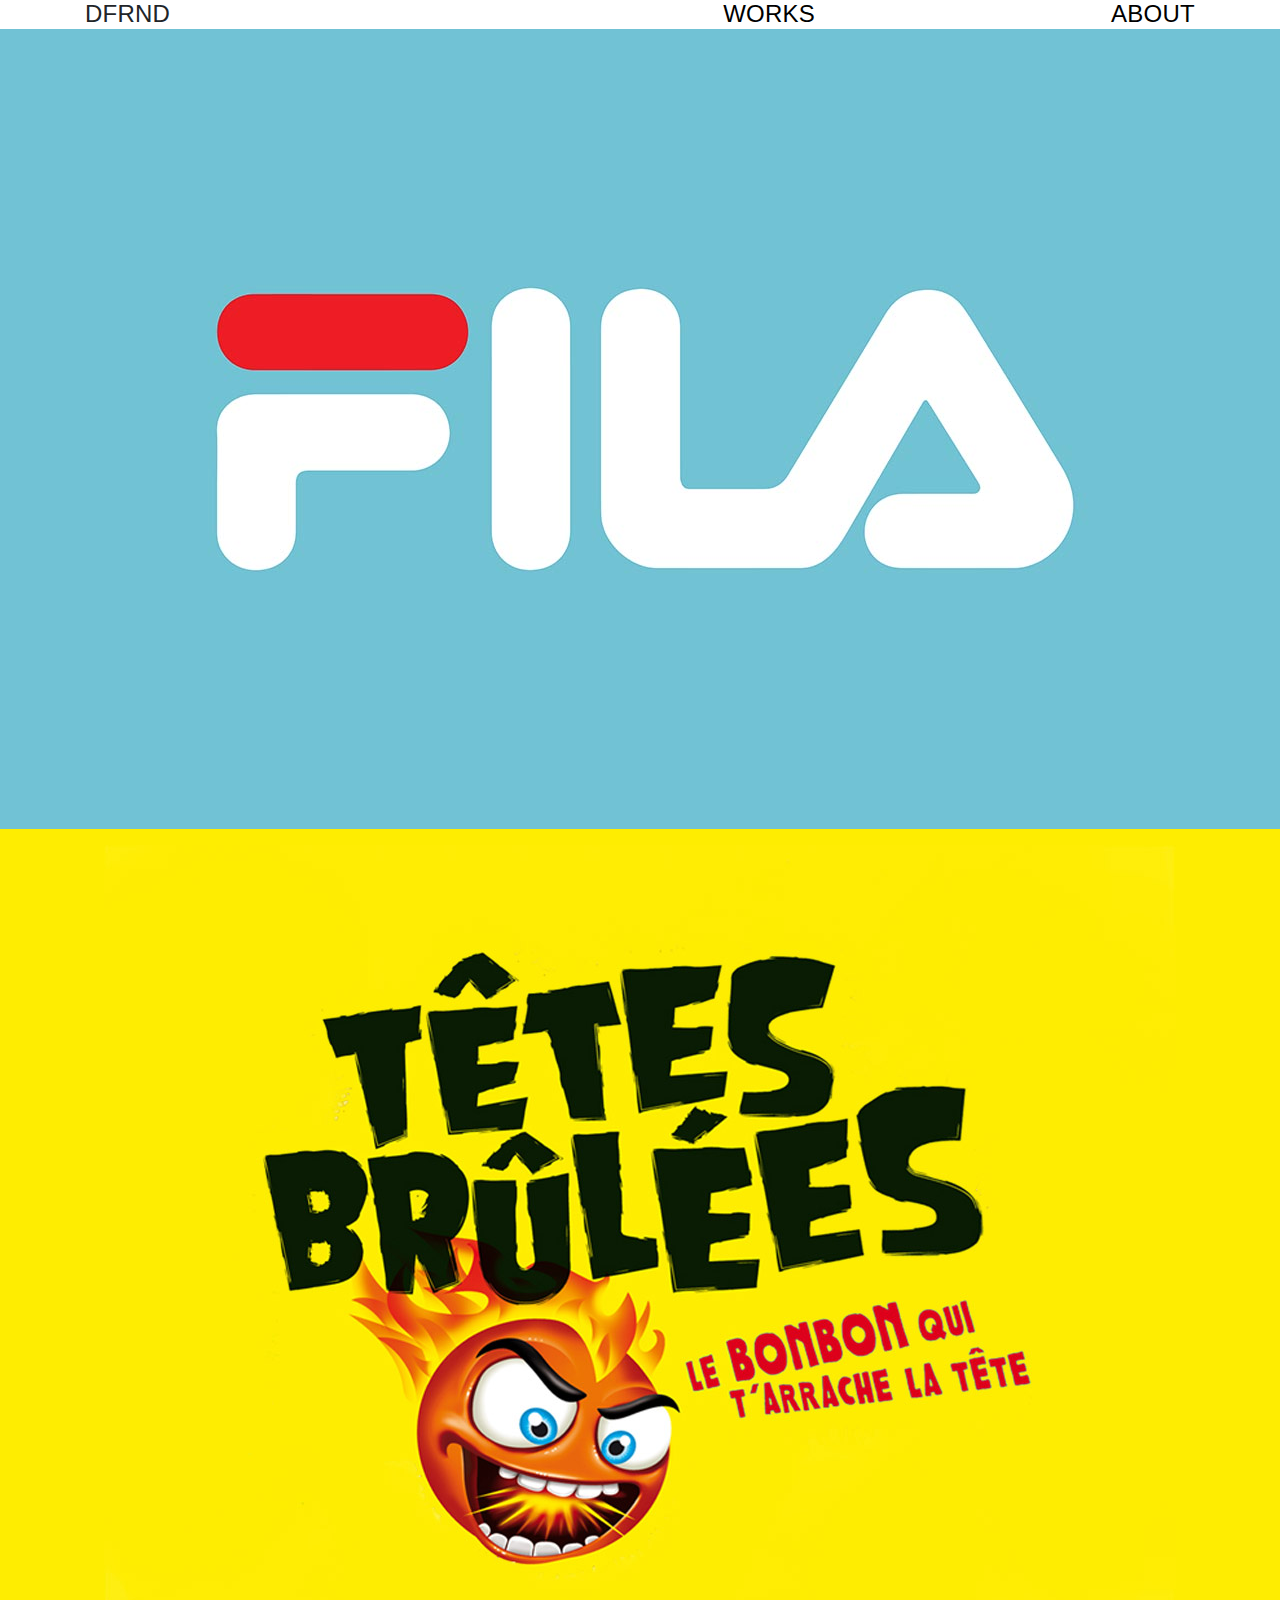
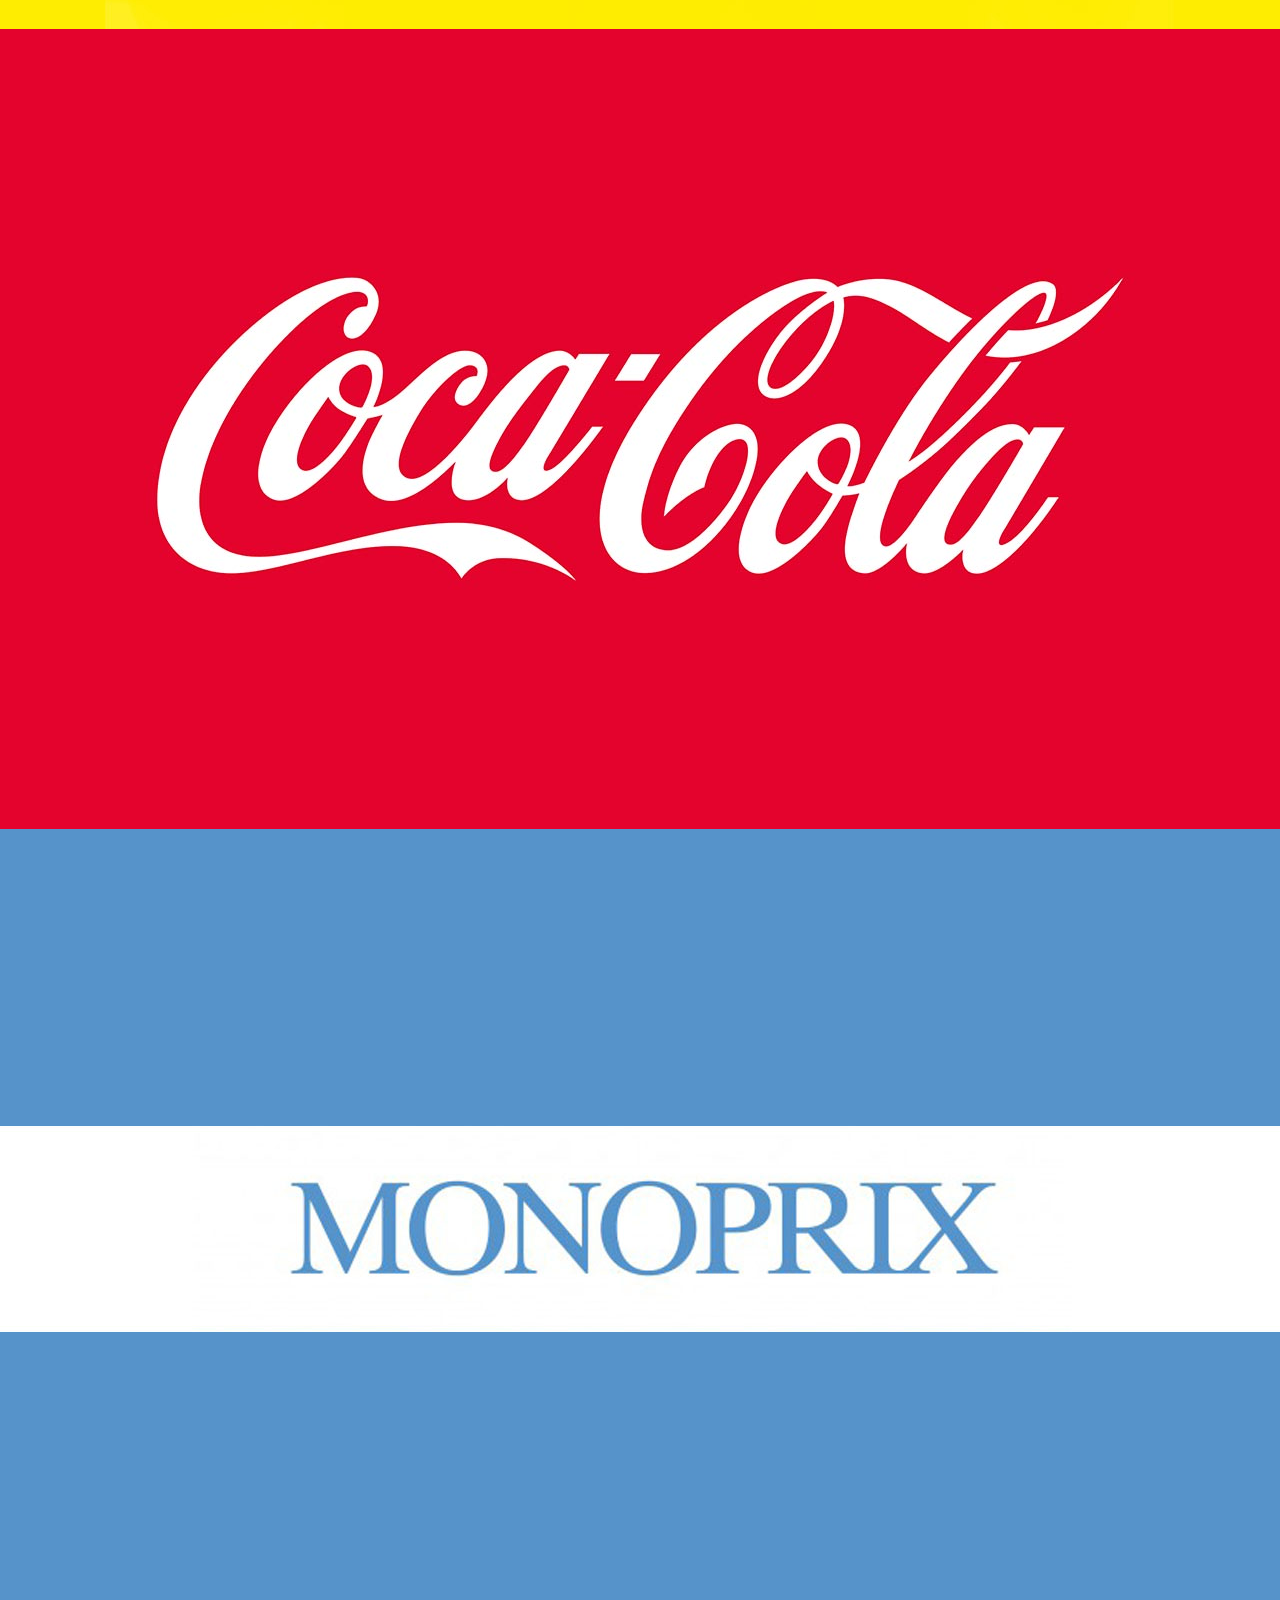
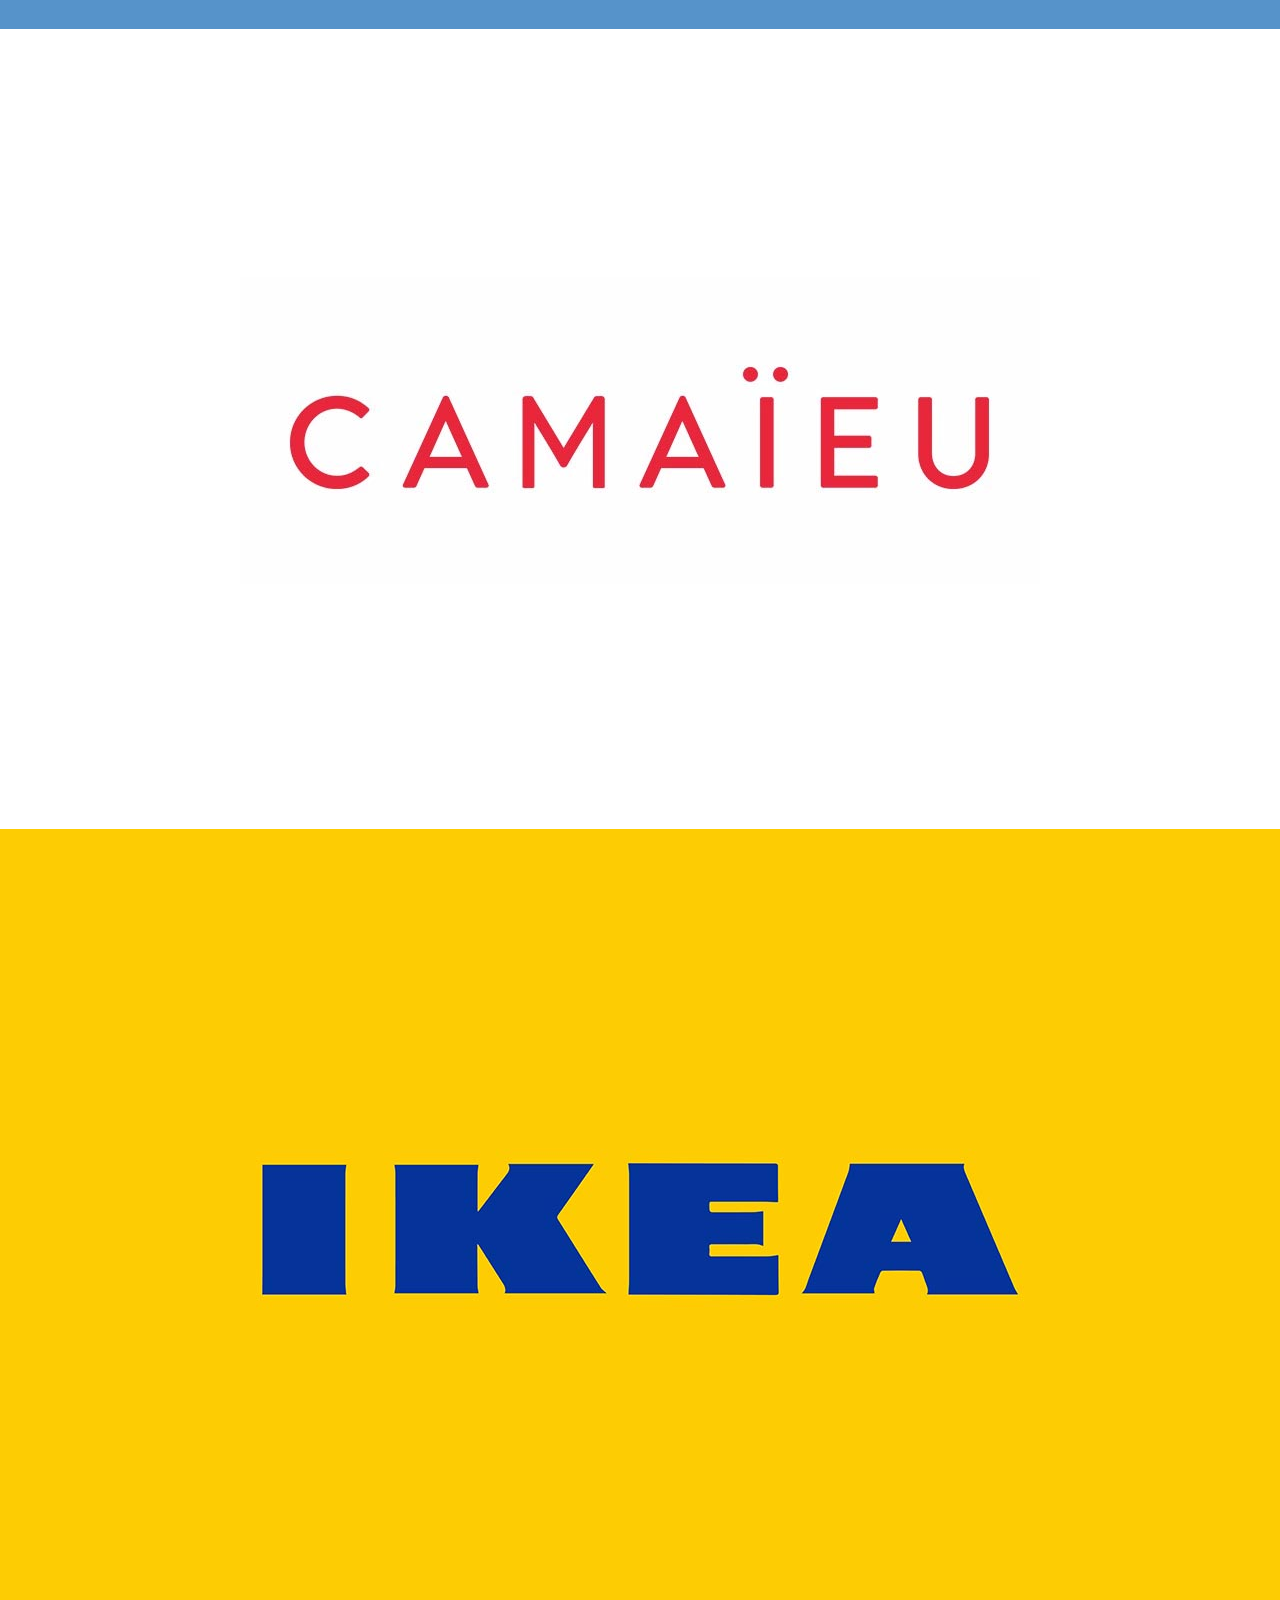
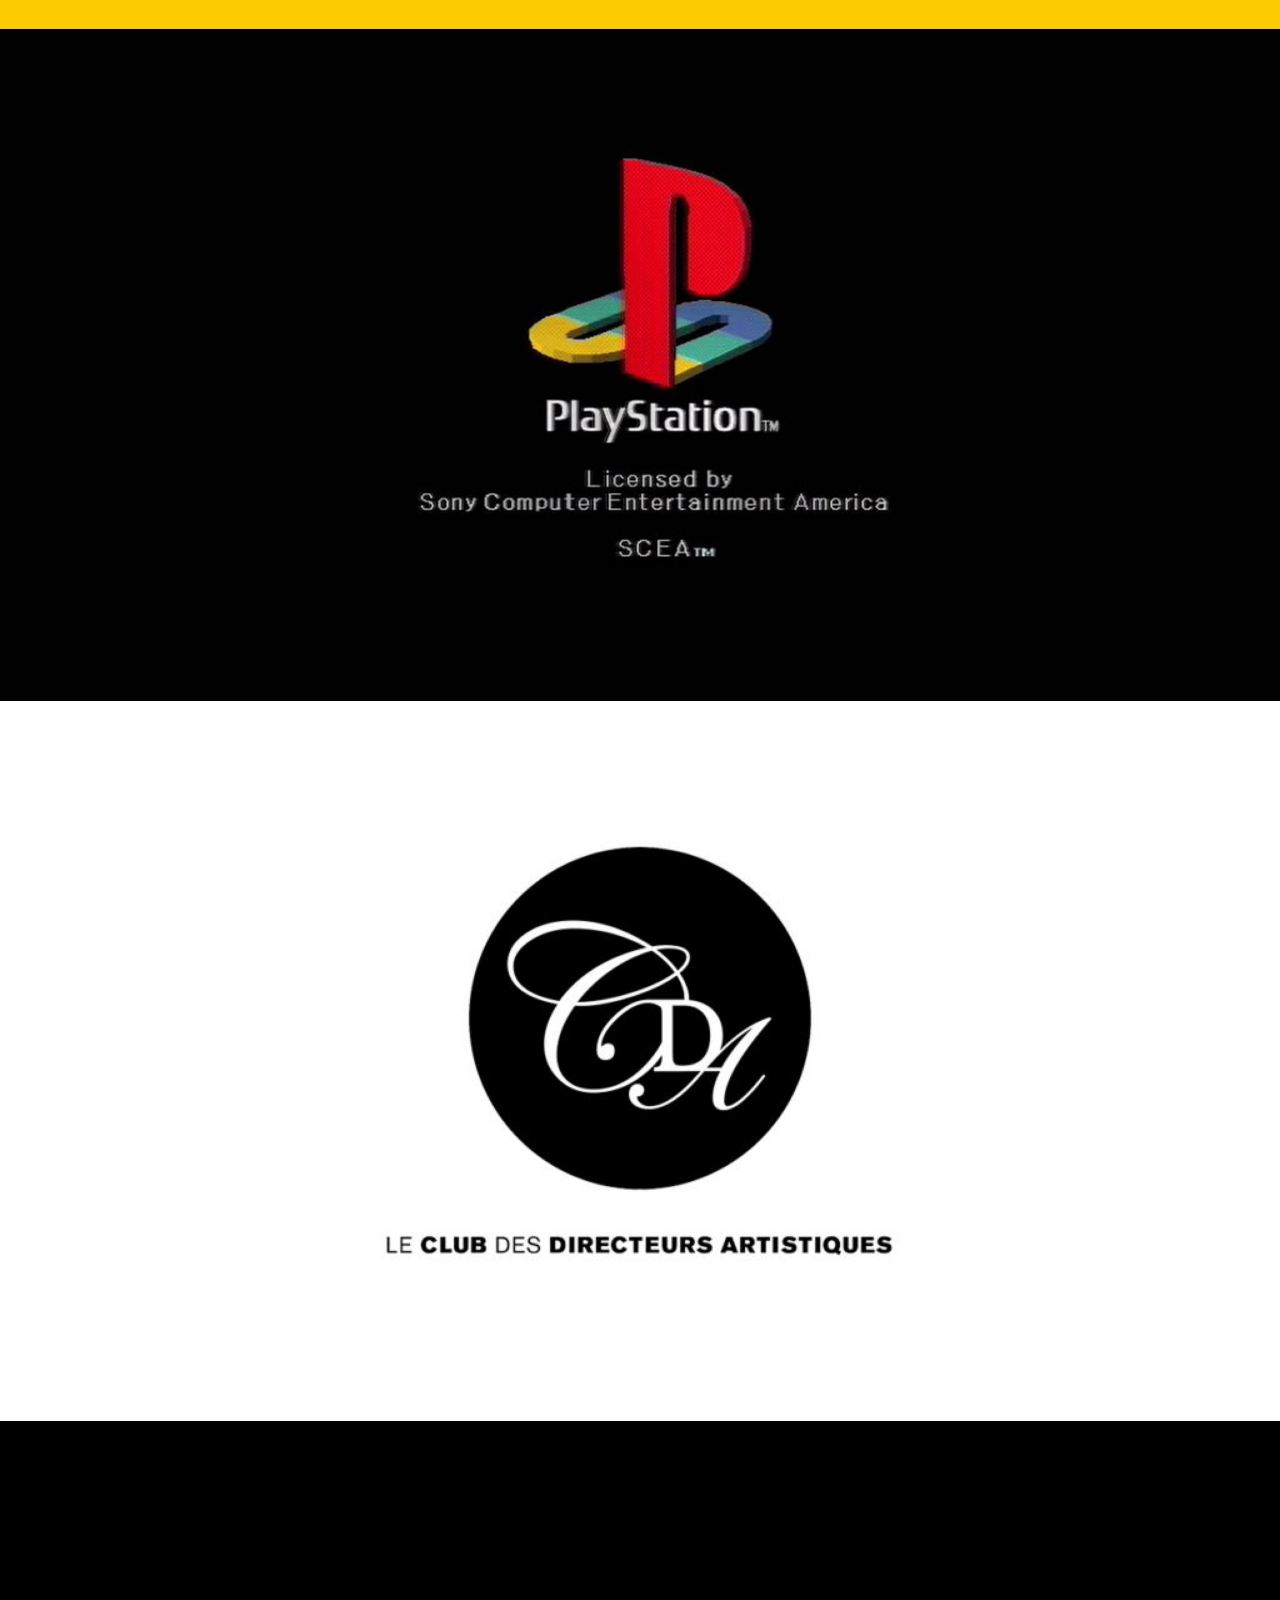
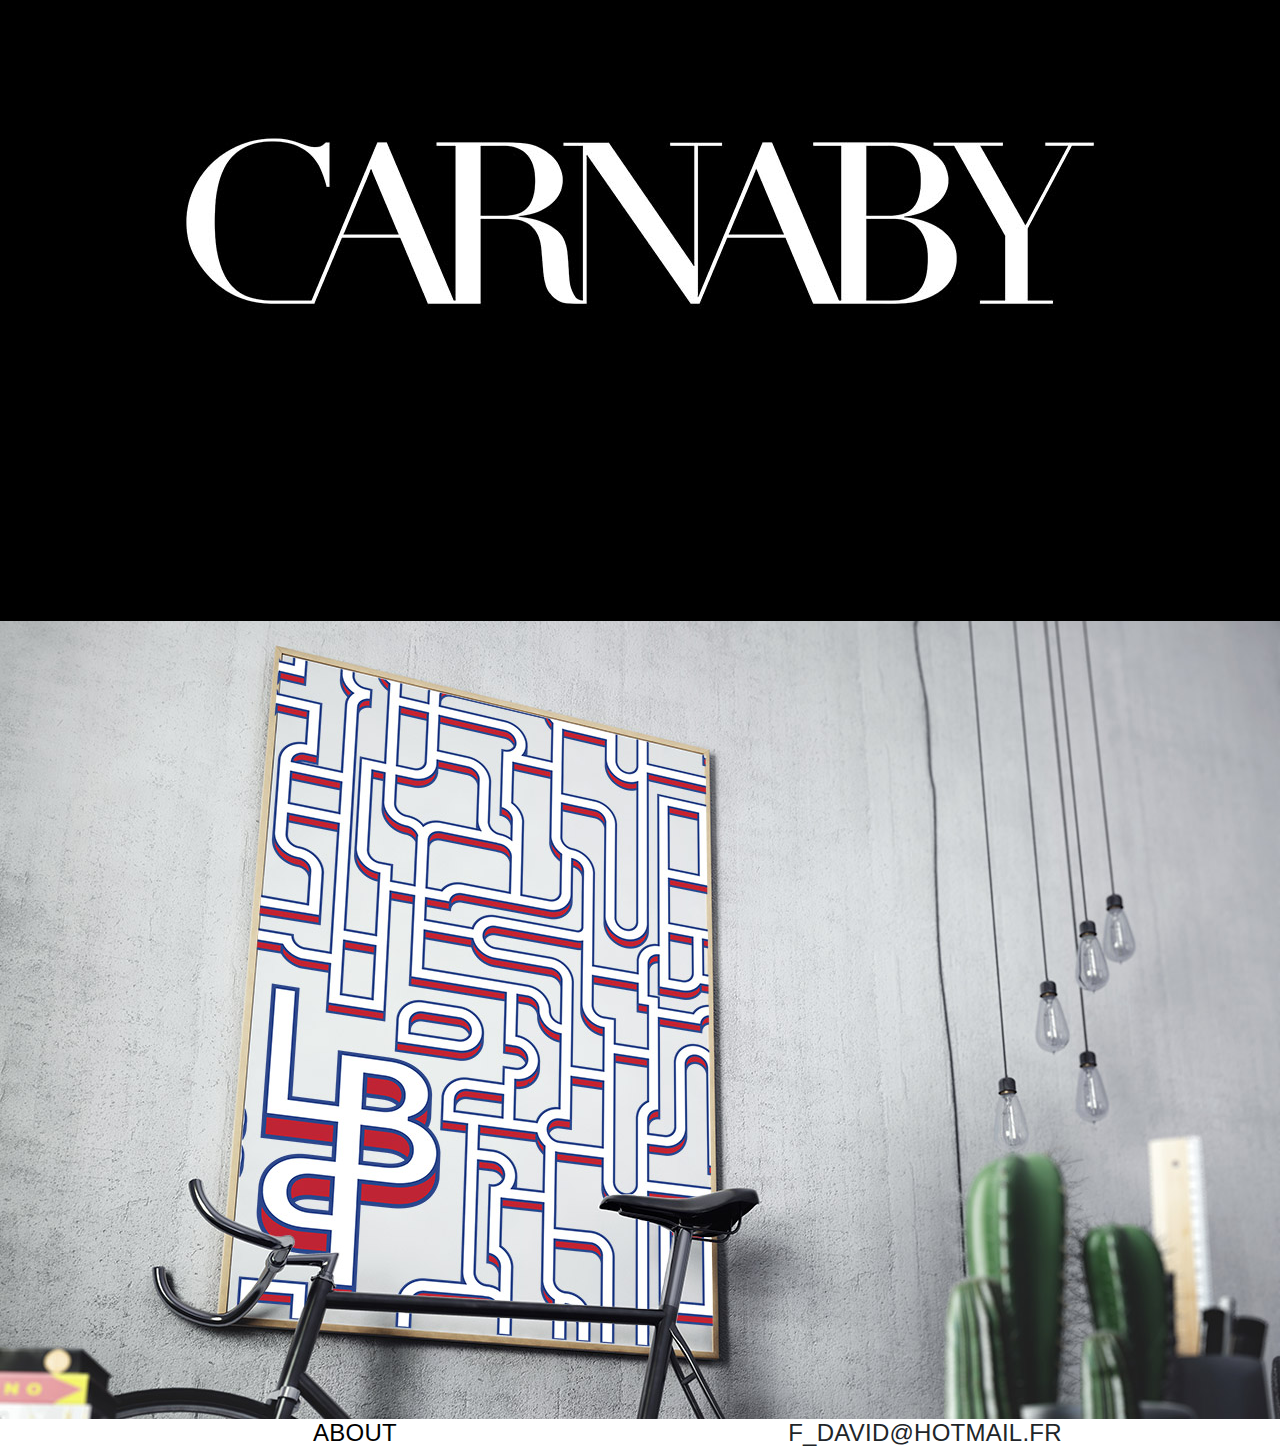
==== index.html @ 71041370 "importation de mon book2019" ====
<!DOCTYPE html>
<html>
  <head>
    <meta charset="utf-8">
    <title>DFRND</title>

<meta name="viewport" content="initial-scale=1, maximum-scale=1">

    <link rel="stylesheet" href="styles/reset.css">
    <link rel="stylesheet" href="bootstrap/bootstrap.min.css">
    <link rel="stylesheet" href="styles/typo.css">
    <link rel="stylesheet" href="styles/main.css">
  </head>

<body>

    <header>
      <div class="container">
          <div class="row">
              <div class="col-md-4 col-xl-4">
                    <h1 class="">DFRND</h1>
              </div>
              <div class="col-md-4 text-right">
                    <a  href="index.html">WORKS</a>
              </div>
              <div class="col-md-4 text-right">
                    <a href="index2.html">ABOUT</a>
              </div>
          </div>
      </div>
  </header>

  <section id="comp">

      <div class="container-fluid ">
        <div class="fila">
          <a href="index3.html">  <img src="images/800x800/lienbookweb_fila.jpg" alt="Avatar" class="image" style="width:100%;"> </a>
          <a href="index3.html">   <div class="middle">
            <div class="text">
              <h2>Conception & DA </h2>
            </div>
          </div></a>
        </div>
      </div>

      <div class="container-fluid">
        <a href="index11.html">  <img src="images/800x800/190304_tetebruler.jpg" alt="Avatar" class="image" style="width:100%"> </a>
        <a href="index11.html">   <div class="middle">
          <div class="text"><h2>Conception & DA</h2></div>
        </div> </a>
      </div>

      <div class="container-fluid">
        <a href="index4.html">  <img src="images/800x800/lienbookweb_coca.jpg" alt="Avatar" class="image" style="width:100%"> </a>
        <a href="index4.html">  <div class="middle">
          <div class="text"><h2>Valentin's poster</h2></div>
        </div></a>
      </div>

      <div class="container-fluid">
        <a href="index12.html">  <img src="images/800x800/monop_web.jpg" alt="Avatar" class="image" style="width:100%"> </a>
        <a href="index12.html">  <div class="middle">
          <div class="text"><h2>Wordplay's fever</h2></div>
        </div></a>
      </div>

    <div class="container-fluid">
      <a href="index5.html">  <img src="images/800x800/lienbookweb_camaieu.jpg" alt="Avatar" class="image" style="width:100%"> </a>
      <a href="index5.html">  <div class="middle">
        <div class="text"><h2>Signature de Marque</h2></div>
      </div> </a>
    </div>

    <div class="container-fluid">
      <a href="index6.html">  <img src="images/800x800/ikea.jpg" alt="Avatar" class="image" style="width:100%"> </a>
      <a href="index6.html">   <div class="middle">
        <div class="text"><h2>Communication digitale</h2></div>
      </div> </a>
    </div>

    <div class="container-fluid">
      <a href="index7.html">  <img src="images/800x800/ecranacceuil.jpeg" alt="Avatar" class="image" style="width:100%"> </a>
      <a href="index7.html">  <div class="middle">
        <div class="text"><h2> Univers de marque </h2></div>
      </div> </a>
    </div>

    <div class="container-fluid">
      <a href="index8.html">  <img src="images/800x800/cda.jpg" alt="Avatar" class="image" style="width:100%"> </a>
      <a href="index8.html">  <div class="middle">
        <div class="text"><h2>Conception & DA </h2></div>
      </div> </a>
    </div>

    <div class="container-fluid">
      <a href="index9.html">  <img src="images/800x800/lienbookweb_carnaby.jpg" alt="Avatar" class="image" style="width:100%"> </a>
      <a href="index9.html">  <div class="middle">
        <div class="text"><h2>Refonte logo <br> Déclinaison</h2></div>
      </div> </a>
    </div>

    <div class="container-fluid">
      <a href="index10.html">  <img src="images/800x800/lbp_lienbookweb.jpg" alt="Avatar" class="image" style="width:100%"> </a>
      <a href="index10.html">  <div class="middle">
        <div class="text"><h2>Lancement identité</h2></div>
      </div> </a>
    </div>

    <div class="container footer">
        <div class="row">
            <div class="col-md-6 ">
                  <a href="index2.html">ABOUT</a>
            </div>
            <div class="col-md-6 ">
                  <h1> F_DAVID@HOTMAIL.FR </h1>
            </div>
        </div>
    </div>

</section>

<script src="scripts/jquery-3.2.1.min.js"></script>
<script src="scripts/jquery.lettering-0.6.1.min.js"></script>
<script>
$(document).ready(function() {
  $(".fancy_title").lettering();
});
</script>



  </body>
</html>
---- styles/typo.css ----
h1{
  font-weight: 400;
  font-size: 1.5rem;
  margin: 0;
  padding: 0;
  line-height: 1.2;
  letter-spacing: 0.01em;
}

a{
  font-weight: 400;
  font-size: 1.5rem;
  margin: 0;
  padding: 0;
  line-height: 1.2;
  letter-spacing: 0.01em;
  color: #000000;
  padding-left: 0px;
}
a:hover{
  text-decoration: line-through;
  color: black;
}

.text h2{
  font-size: 50px;
  font-weight: bold;
}
h3{
  font-weight: lighter;
}
---- styles/main.css ----
body {
  background-color: white;
    margin: 0;
}
header {
  background-color: white;
}


#bio {

  display: flex;
  align-items: center;
  margin-top: 35px;
  margin-bottom: 25px;
  text-align: justify;
  word-spacing: 2px;
  line-height: 30px;
}

.bio-content-block {
  max-width: 960px;
  margin: 30px auto;
  columns: 2;
}

/*carnaby*/
.carnaby{
  background-color: black;
}

#comp {
  background-color: #fff;
}

#comp h2 {
  text-align: left;

  margin-left: 18px;
  margin-left: 25px;
}
#comp h3 {
  text-align: left;
  margin-top: 16px;
  margin-left: 18px;
  margin-left: 25px;
  color: white;
}

#comp p {
  margin-left: 25px;
  margin-top: 10px;
  font-size: 20px;
  margin-right: 100px;
  margin-bottom: 0;
  padding-bottom: 30px;
  text-align: justify;
}

.fila{
  padding-left: 0;
  padding-right: 0;
}

/* appliqué sur les divs de la page d'acceuil */
.container-fluid {
  position: relative;
  padding-left: 0;
  padding-right: 0;
}

  /* effets quand on passe sur l'image */
.middle {
  transition: .5s ease;
  opacity: 0;
  position: absolute;
  top: 50%;
  left: 50%;
  transform: translate(-50%, -50%);
  -ms-transform: translate(-50%, -50%);
  text-align: center;
}

.container-fluid:hover .image {
  opacity: 0.3;
}

.container-fluid:hover .middle {
  opacity: 1;
}

.text {
  color: black;
  font-size: 16px;
  padding: 16px 32px;
}
/*fin des effets*/

/*camaieu*/
.explication{
  background-color: #ffbbb4;
  color: white;
  font-weight:lighter;
  word-spacing: 2px;
}
.explication2{
background-color: #a7d0e4;
color:white;
font-weight:lighter;
word-spacing: 2px;
}





/*affiche anniversaire ikea*/
.bleu{
  padding-top: 10px;
  padding-bottom: 10px;
  padding-right: 10px;
}
.jaune{
  padding-top: 10px;
  padding-bottom: 10px;
  padding-left: 10px;
}
/*fin des affiches anniversaire ikea*/

.media-block {
  display: flex;
  width: 100%;
}

.video{
  text-align: center;
  padding-top: 380px
}

.lbpanim{
  text-align: center;
  padding-top: 380px;
}
.lbp{
  background-image: url('190220_lbp_motif_book.jpg');
  background-size: cover;
  background-position: center top;
  width: 100%;
  height: 1280px;
}
.footer{
  text-align: center;
  font-size: 1rem;
}

.signature{
  margin-top: 20px;
}

/*video playstation*/
.background{
  background-image: url('playstation-back.jpeg');
  background-size: cover;
  background-position: center top;
  height: 1280px;
}

@media  (max-width: 750px){

  .media-block {
      display: block;
  }
  .media-block div{
    width: 100%;
    text-align: center;
  }

.header-content-block h1{
font-size: 3em;

}
#comp h2 {
  font-size: 30px;
  text-align: left;
}
#comp p{
  font-size: 14px;
  margin-top: 15px;
  margin-bottom: 15px;
  text-align: left;
}
.header-content-block{
  margin-left: 5px;
}
p{
  font-size: 11px;
}

#comp .char5,
#comp .char6,
#comp .char7,
#comp .char8,
#comp .char9,
#comp .char10,
#comp .char11,
#comp .char12 {
  display : none;
}

#illu  .char5,
#illu  .char6,
#illu  .char7,
#illu  .char8,
#illu  .char9,
#illu  .char10,
#illu  .char11,
#illu  .char12 {
  display : none; }

.bio-content-block {
  max-width: 960px;
  margin: 30px auto;
  columns: 1;
  text-align: justify;

}

.image-right p{
  margin-bottom: 20px;
}

#bio {
  display: block;
}

}

.media-block div {
  width : 100%;
}

.media-block div img {
  width: 100%;
}

.image-right {
  flex-direction: row-reverse;
}

.images-left{
  width: 100%;
  height: 400px;
  background-color: #fff;
}



.edition3 {
  background-color: #fd012a;
  color: #fff;
  min-height: 30vh;
/* tout les mediaqueries*/
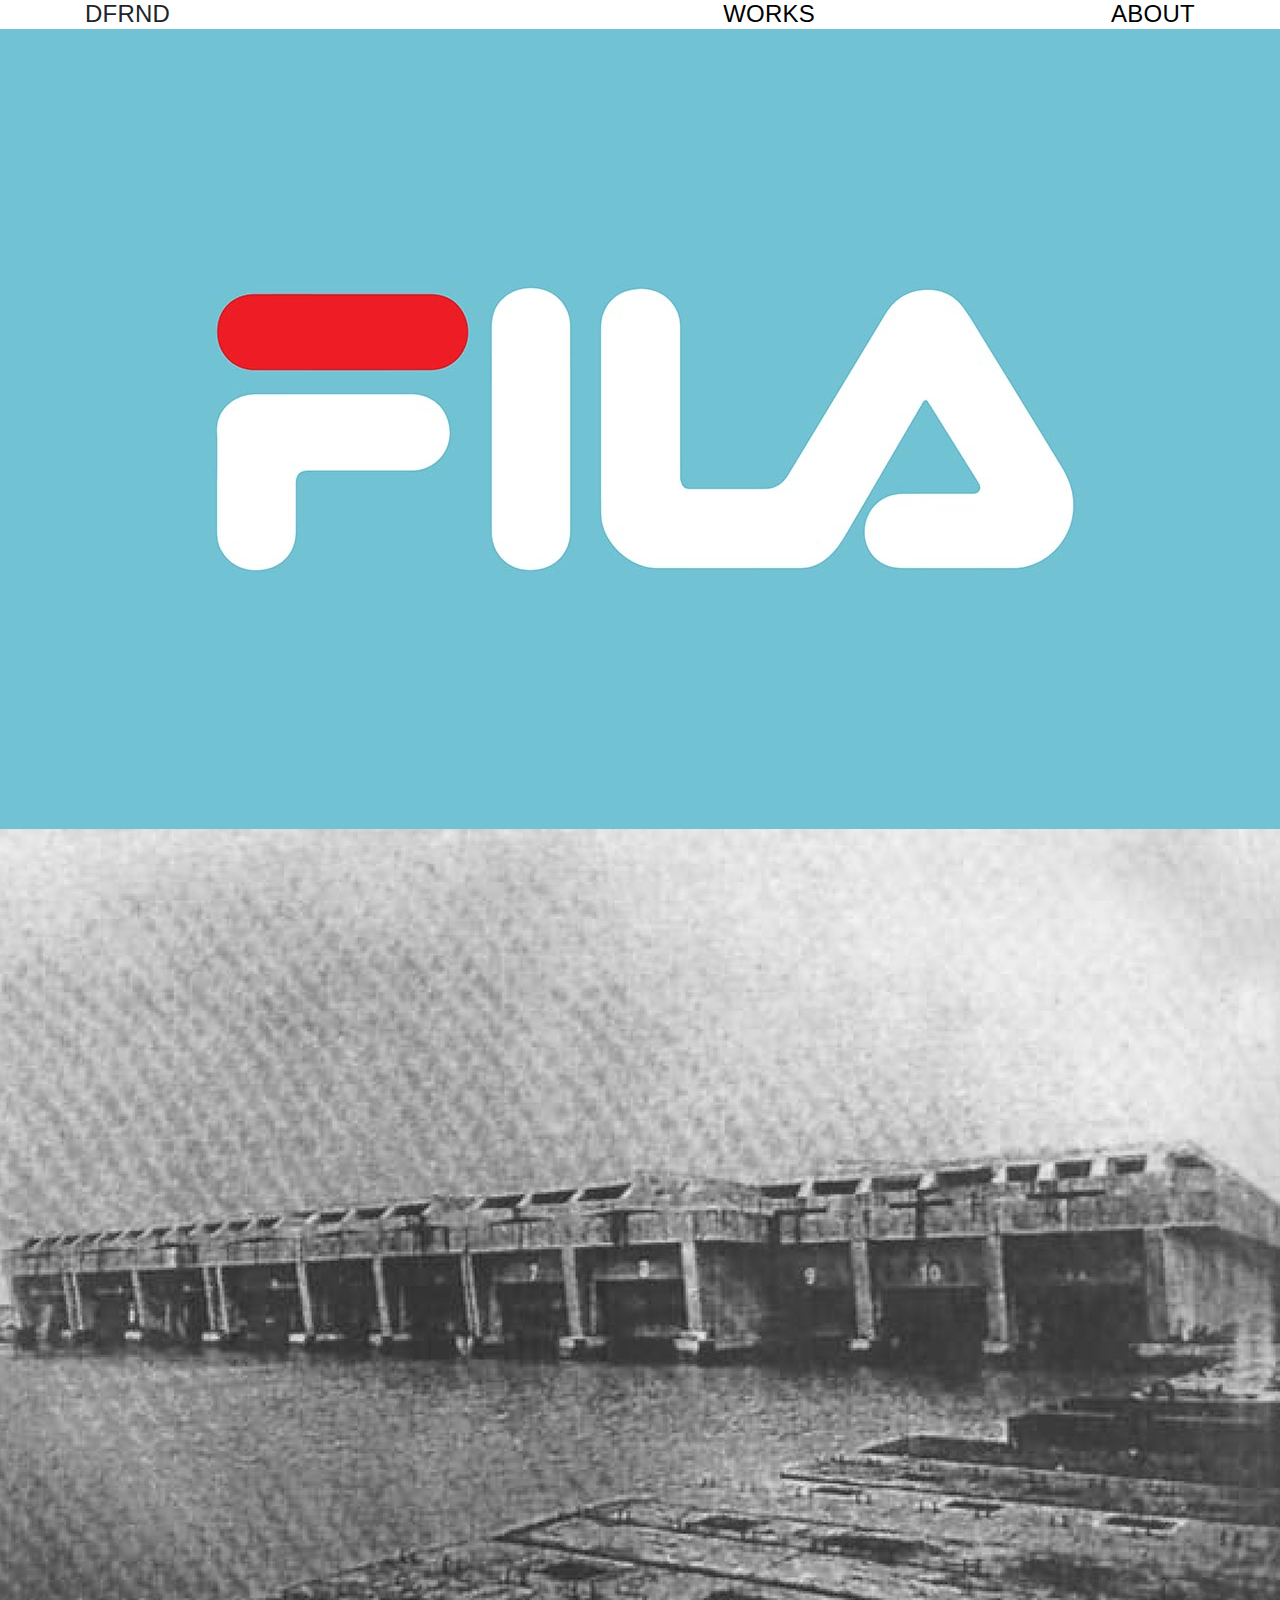
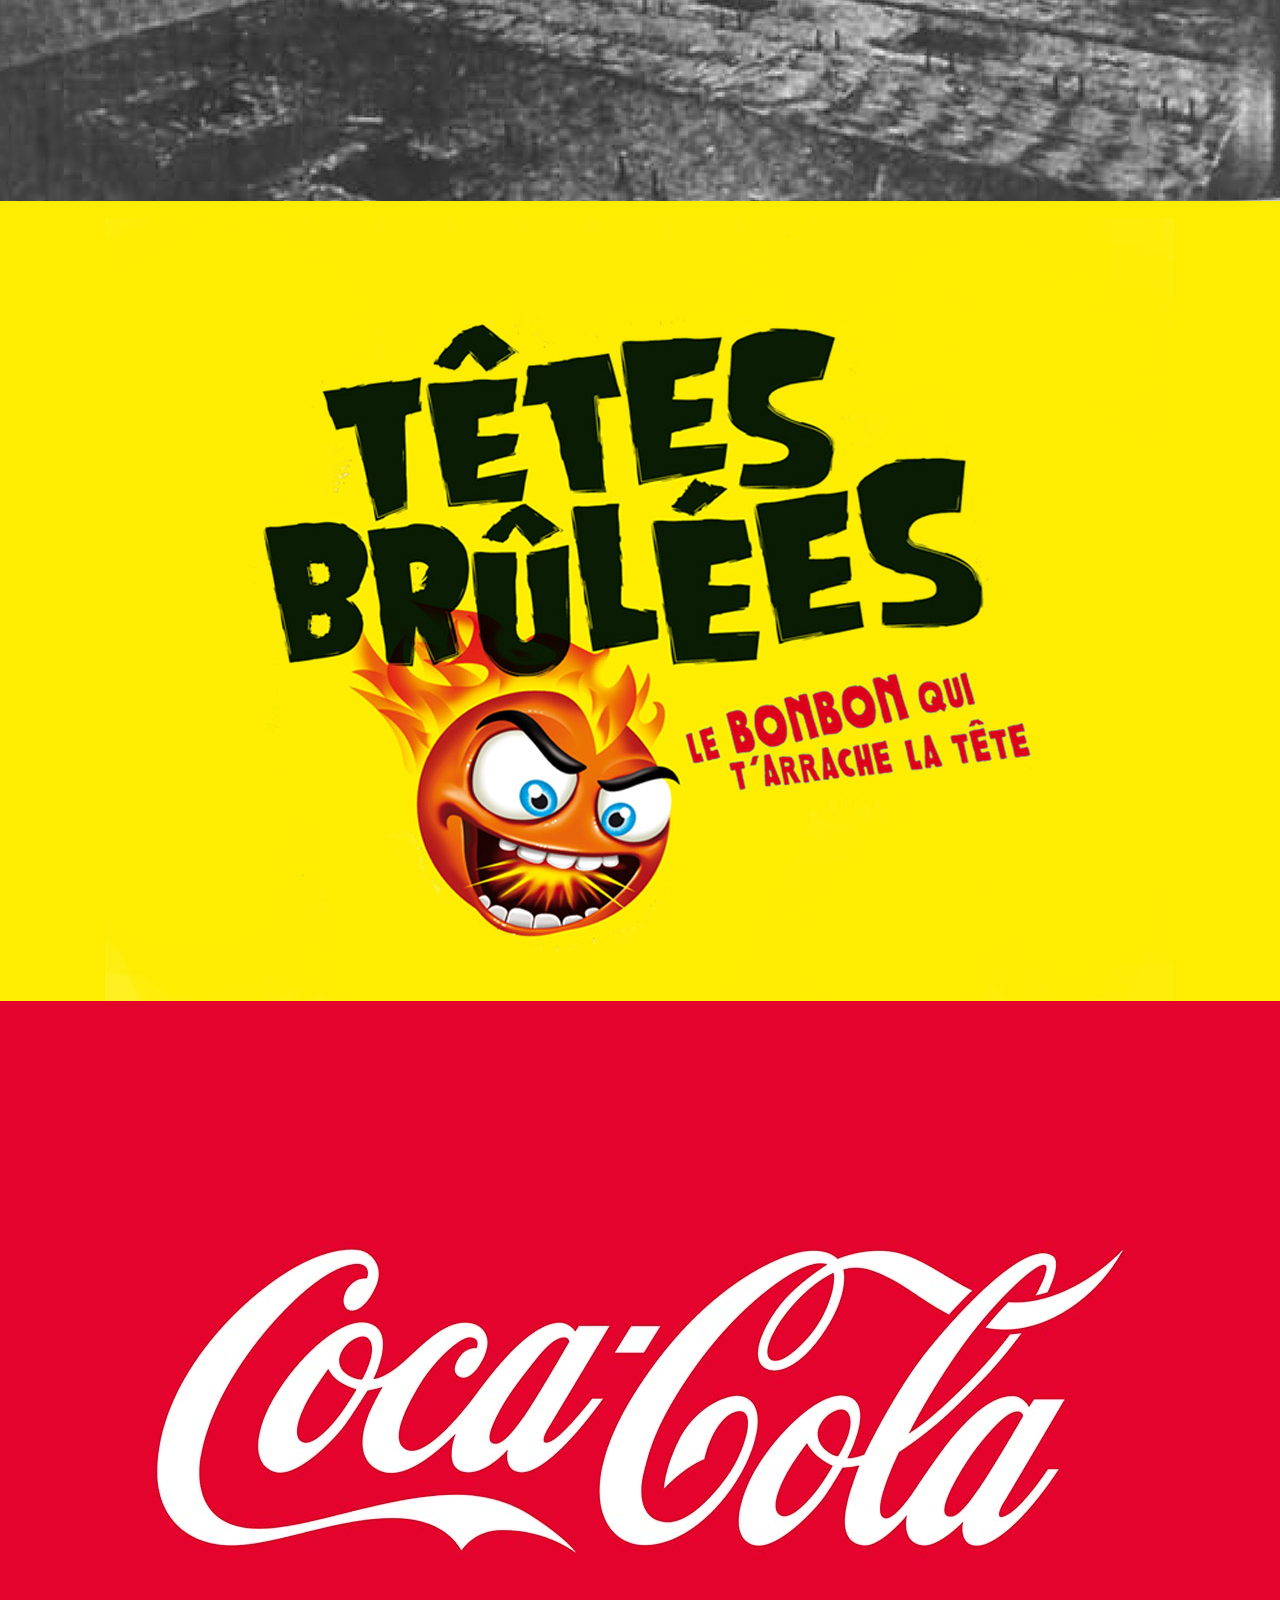
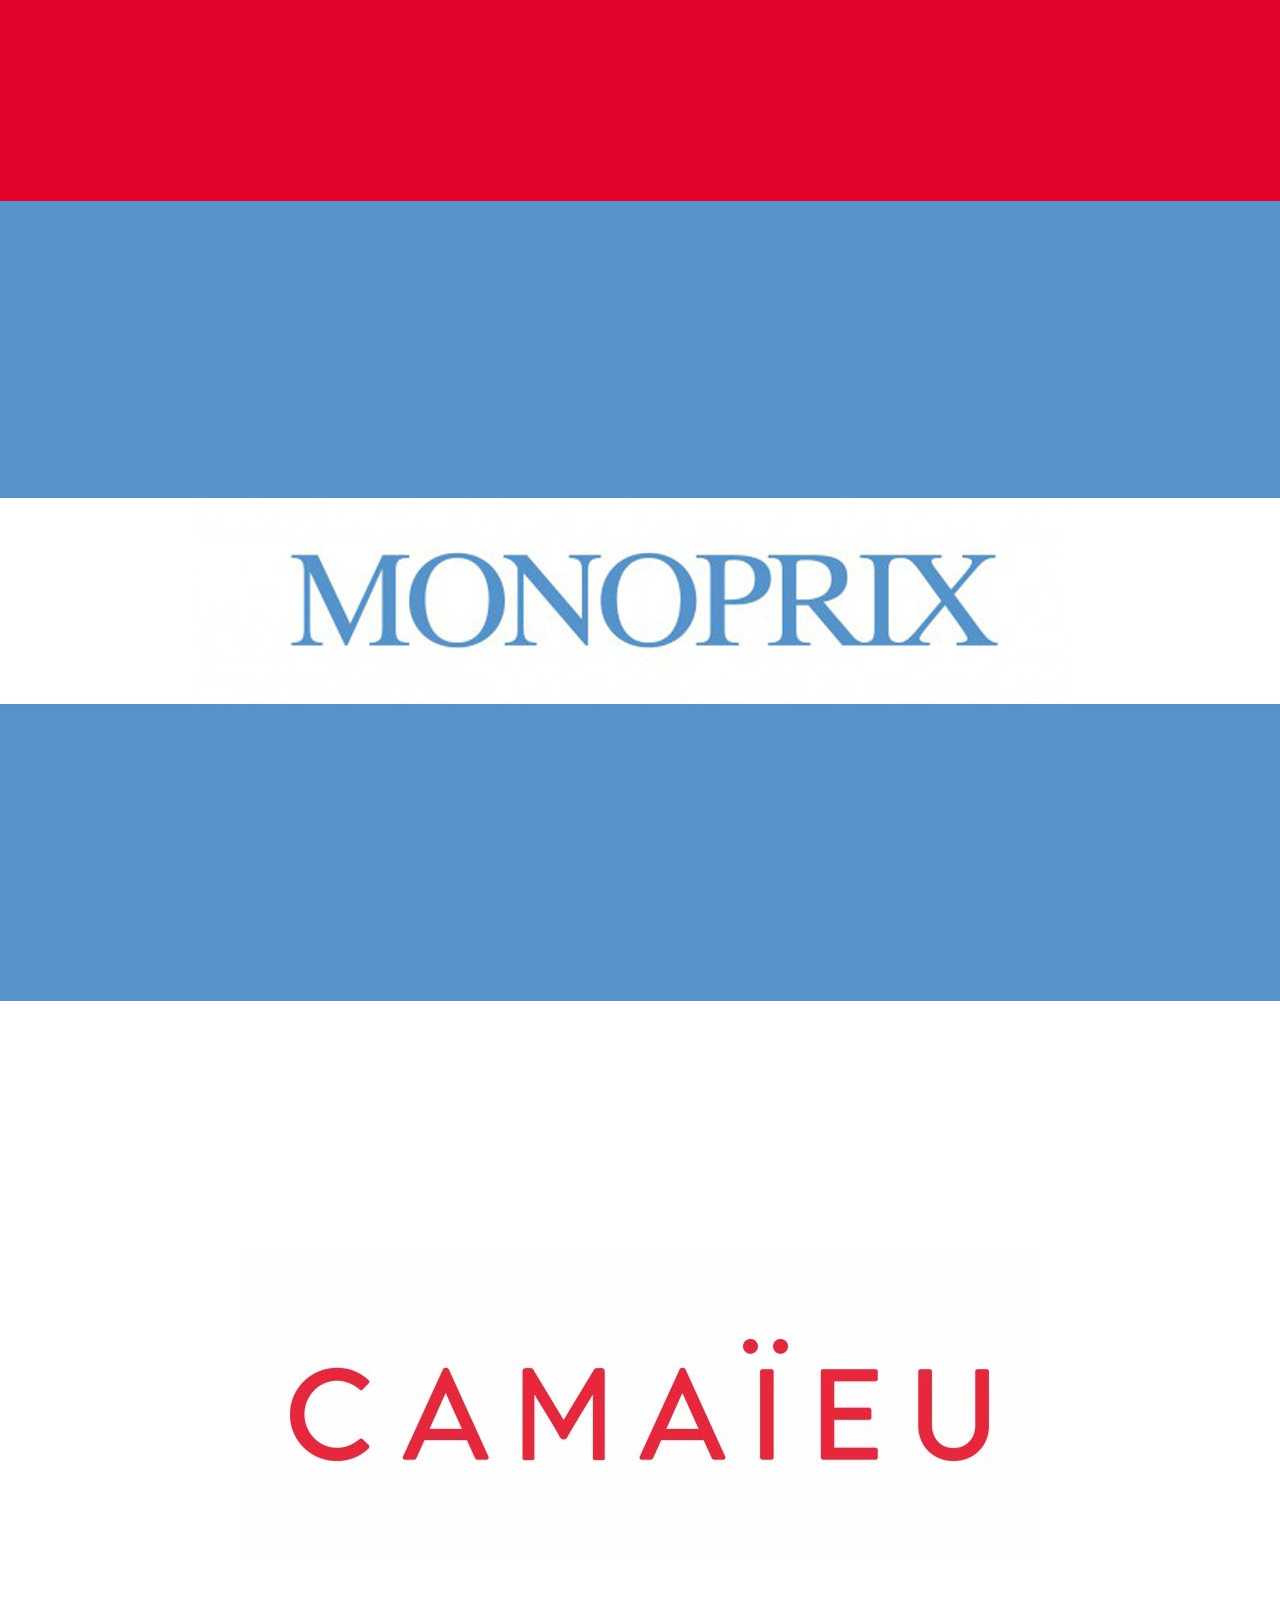
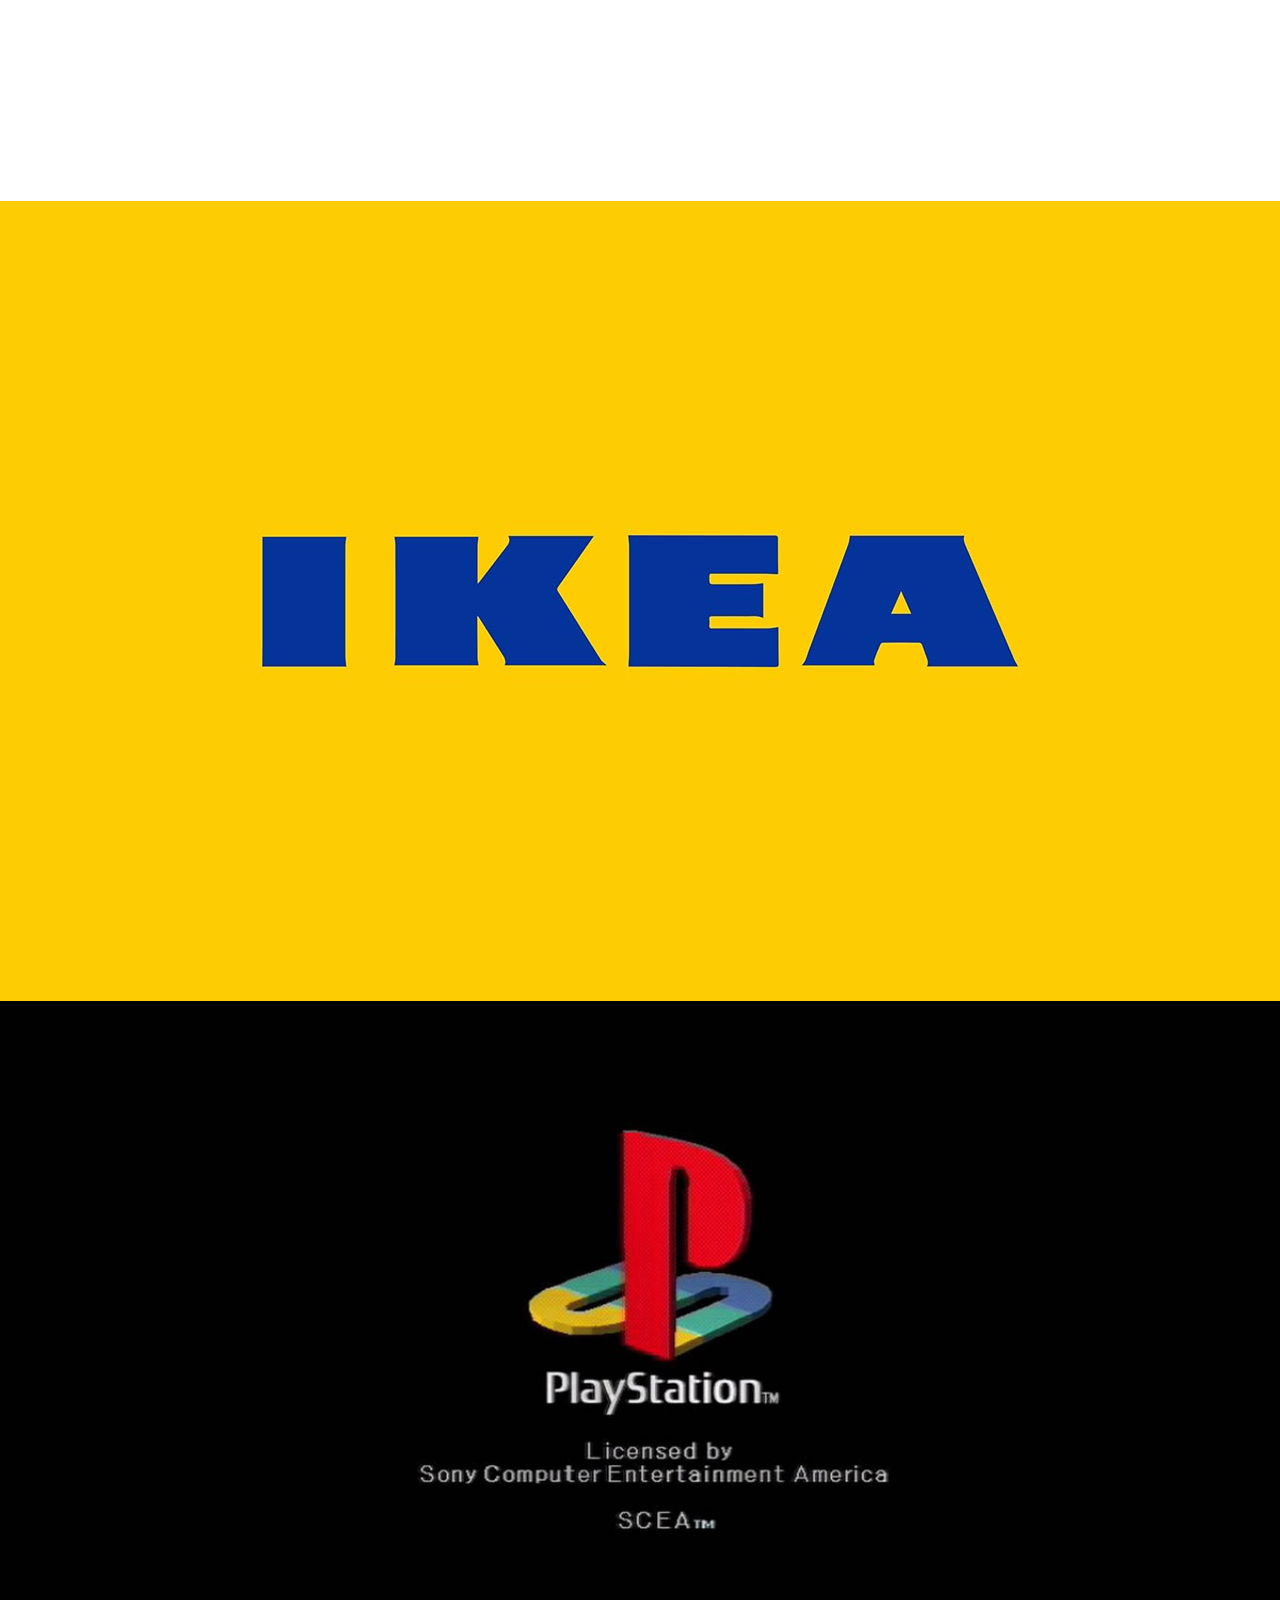
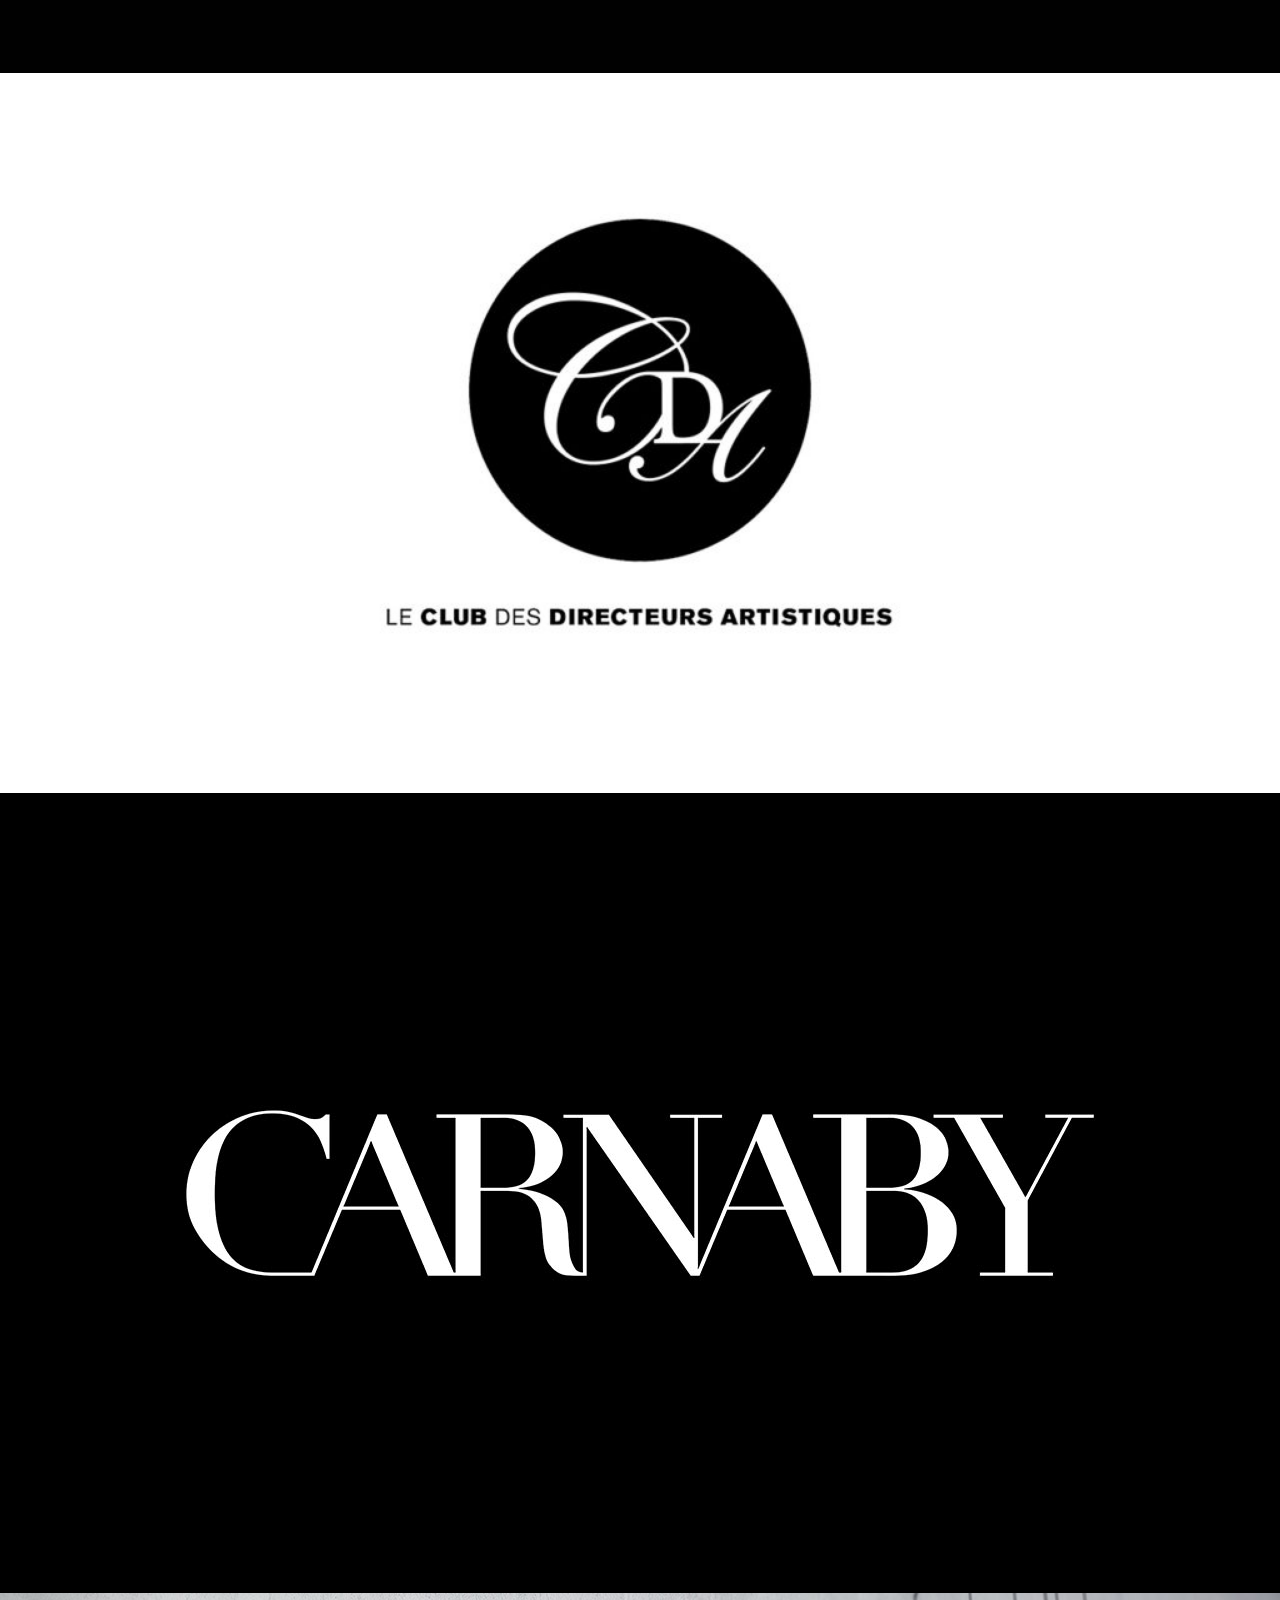
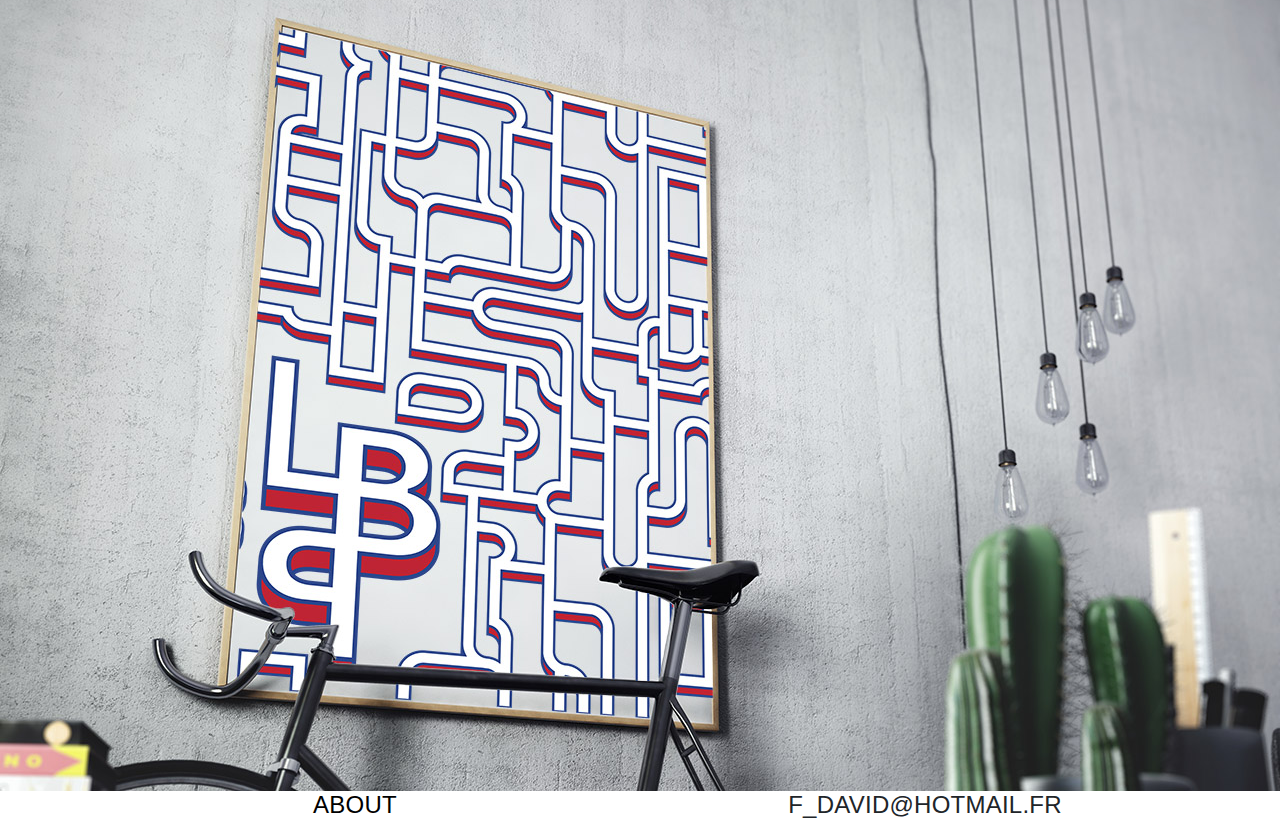
==== commit 8e529c84: "Beta" ====
--- a/index.html
+++ b/index.html
@@ -38,6 +38,17 @@
           <a href="index3.html">   <div class="middle">
             <div class="text">
               <h2>Conception & DA </h2>
+            </div>
+          </div></a>
+        </div>
+      </div>
+
+      <div class="container-fluid ">
+        <div class="fila">
+          <a href="index13.html">  <img src="images/800x800/lien-base.jpg" alt="Avatar" class="image" style="width:100%;"> </a>
+          <a href="index13.html">   <div class="middle">
+            <div class="text">
+              <h2>Conception <br> & Refonte d'identité </h2>
             </div>
           </div></a>
         </div>
